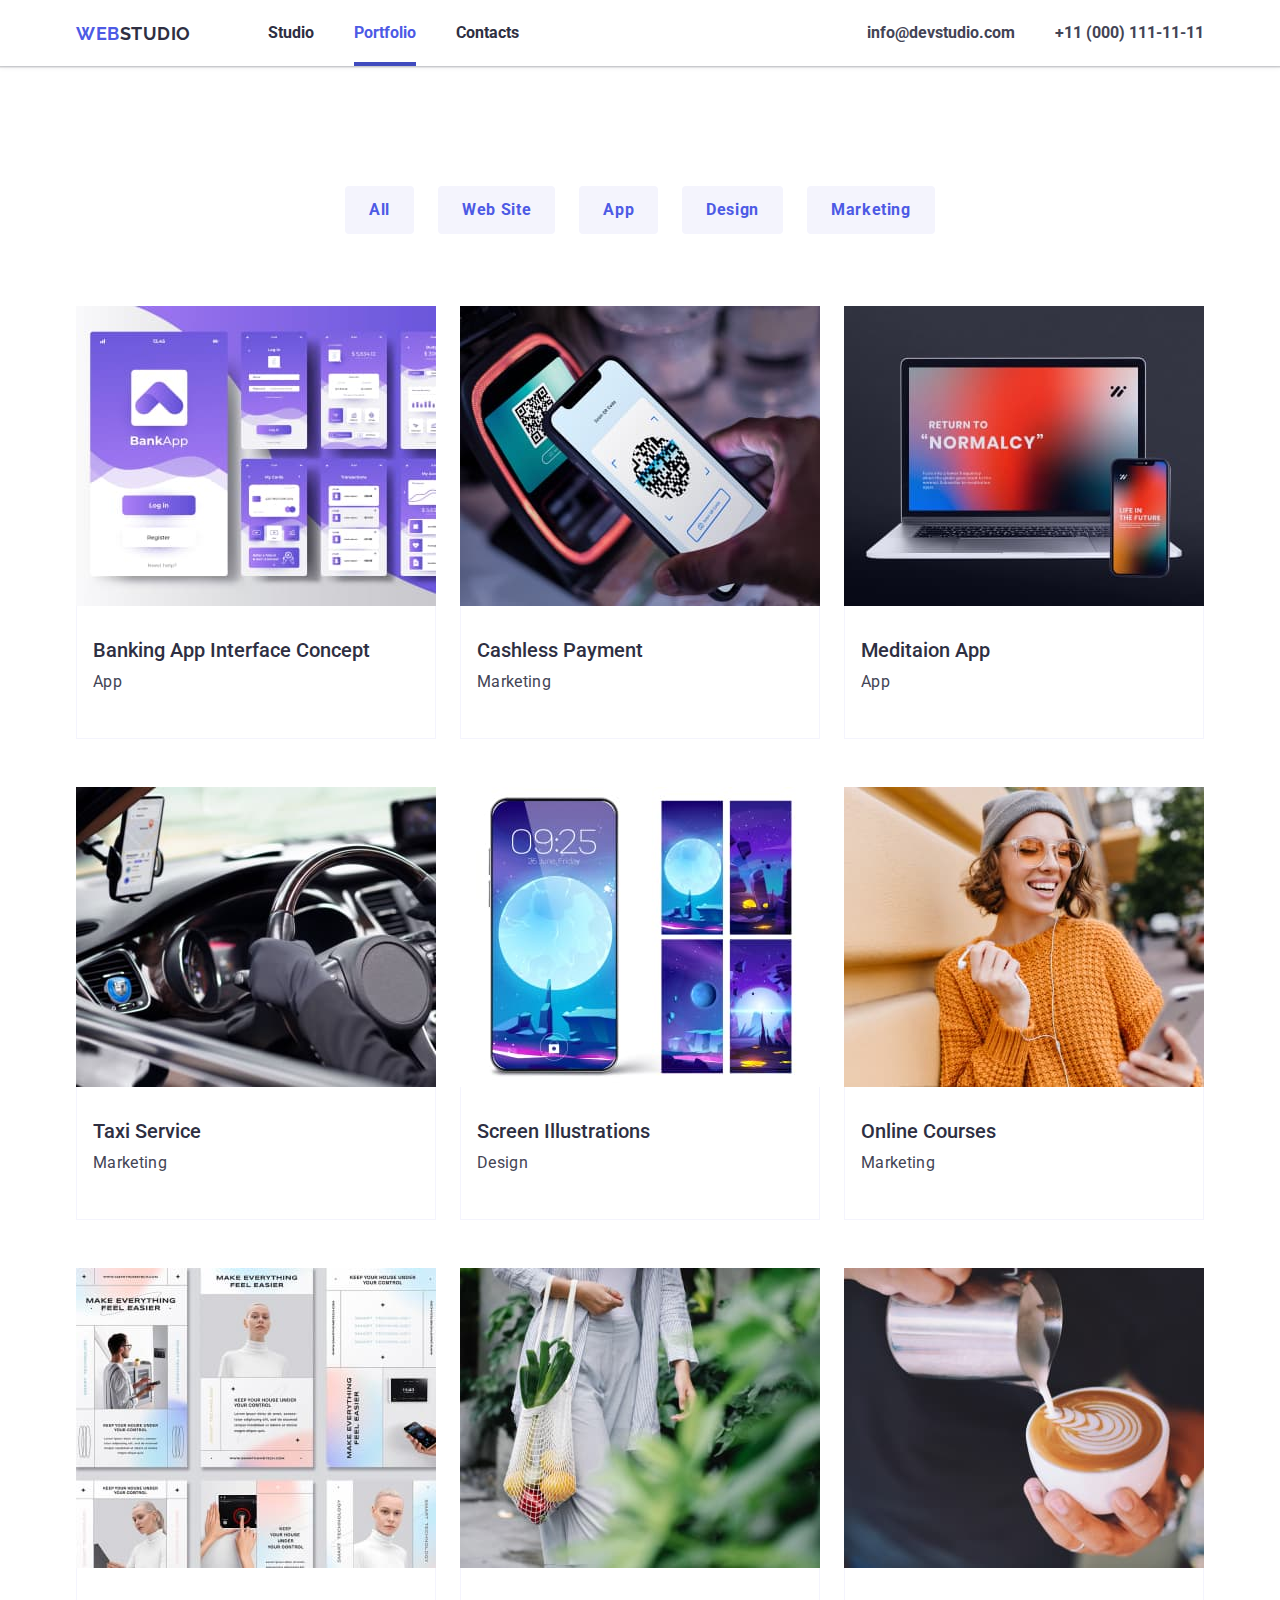
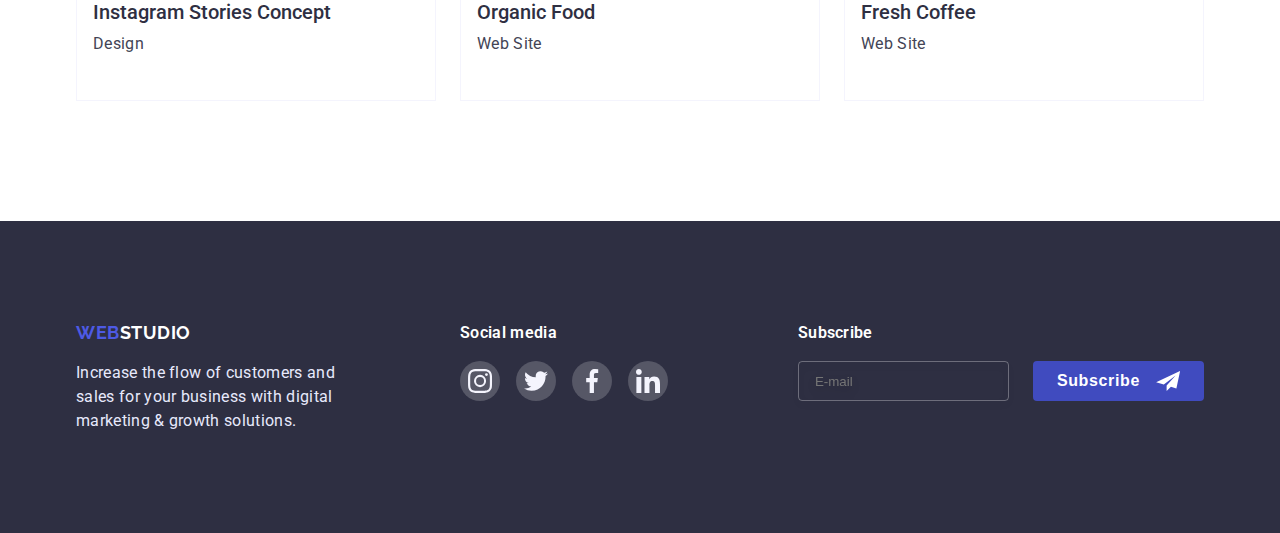
==== portfolio.html @ 431d5103 "hw6 begining" ====
<!DOCTYPE html>
<html lang="en">
  <head>
    <meta charset="UTF-8" />
    <meta http-equiv="X-UA-Compatible" content="IE=edge" />
    <meta name="viewport" content="width=device-width, initial-scale=1.0" />
    <title>portfolio</title>
    <link rel="preconnect" href="https://fonts.googleapis.com" />
    <link rel="preconnect" href="https://fonts.gstatic.com" crossorigin />
    <link
      href="https://fonts.googleapis.com/css2?family=Raleway:wght@700&family=Roboto:wght@400;500;700;900&display=swap"
      rel="stylesheet"
    />
    <link
      rel="stylesheet"
      href="https://cdnjs.cloudflare.com/ajax/libs/modern-normalize/1.1.0/modern-normalize.min.css"
      integrity="sha512-wpPYUAdjBVSE4KJnH1VR1HeZfpl1ub8YT/NKx4PuQ5NmX2tKuGu6U/JRp5y+Y8XG2tV+wKQpNHVUX03MfMFn9Q=="
      crossorigin="anonymous"
      referrerpolicy="no-referrer"
    />

    <link rel="stylesheet" href="./css/styles.css" />
  </head>

  <body>
    <header class="header">
      <div class="container header-info">
        <a href="./index.html" class="logo"
          ><span class="web">Web</span><span class="studio">Studio</span></a
        >

        <nav>
          <ul class="site-nav">
            <li class="item"><a href="./index.html" class="link">Studio</a></li>
            <li class="item">
              <a href="./portfolio.html" class="link-current">Portfolio</a>
            </li>
            <li class="item"><a href="" class="link">Contacts</a></li>
          </ul>
        </nav>

        <ul class="site-nav">
          <li class="item">
            <a href="mailto:info@devstudio.com" class="contact"
              >info@devstudio.com</a
            >
          </li>
          <li class="item">
            <a href="tel:+110001111111" class="contact">+11 (000) 111-11-11</a>
          </li>
        </ul>
      </div>
    </header>

    <main>
      <section class="section">
        <div class="container">
          <h1 class="visually-hidden">our works</h1>
          <ul class="filter">
            <li class="sort">
              <button type="button" class="button-secondary">All</button>
            </li>
            <li class="sort">
              <button type="button" class="button-secondary">Web Site</button>
            </li>
            <li class="sort">
              <button type="button" class="button-secondary">App</button>
            </li>
            <li class="sort">
              <button type="button" class="button-secondary">Design</button>
            </li>
            <li class="sort">
              <button type="button" class="button-secondary">Marketing</button>
            </li>
          </ul>

          <ul class="projects">
            <li class="project">
              <a class="project-image" href="">
               <div class="project-wrapper">
                 <img
                  src="./images/banking-app.jpg"
                  alt="banking-app"
                  width="360"
                />
                <div class="project-hiden">
                  <p class="project-hiden-text">
                    14 Stylish and User-Friendly App Design Concepts · Task
                    Manager App · Calorie Tracker App · Exotic Fruit Ecommerce
                    App · Cloud Storage App
                  </p>
                </div>
               </div>

                <div class="project-description">
                  <h2 class="section-subtitles">
                    Banking App Interface Concept
                  </h2>
                  <p class="primary-text">App</p>
                </div>


              </a>
            </li>
            <li class="project">
              <a class="project-image" href="">
                 <div class="project-wrapper">
                <img
                  src="./images/cashless-payment.jpg"
                  alt="cashless-payment"
                  width="360"/>
                
                <div class="project-hiden">
                  <p class="project-hiden-text">
                    14 Stylish and User-Friendly App Design Concepts · Task
                    Manager App · Calorie Tracker App · Exotic Fruit Ecommerce
                    App · Cloud Storage App
                  </p>
                </div> </div>
                <div class="project-description">
                  <h2 class="section-subtitles">Cashless Payment</h2>
                  <p class="primary-text">Marketing</p>
                </div>
              </a>
            </li>
            <li class="project">
             
              <a class="project-image" href="">
                  <div class="project-wrapper">
                <img
                  src="./images/meditaion-app.jpg"
                  alt="meditaion-app"
                  width="360"
                />
                <div class="project-hiden">
                  <p class="project-hiden-text">
                    14 Stylish and User-Friendly App Design Concepts · Task
                    Manager App · Calorie Tracker App · Exotic Fruit Ecommerce
                    App · Cloud Storage App
                  </p>
                </div></div>
                <div class="project-description">
                  <h2 class="section-subtitles">Meditaion App</h2>
                  <p class="primary-text">App</p>
                </div>
              </a>
            </li>
            <li class="project">
               
              <a class="project-image" href="">
                <div class="project-wrapper">
                <img
                  src="./images/taxi-service.jpg"
                  alt="Taxi Service"
                  width="360"
                />
                <div class="project-hiden">
                  <p class="project-hiden-text">
                    14 Stylish and User-Friendly App Design Concepts · Task
                    Manager App · Calorie Tracker App · Exotic Fruit Ecommerce
                    App · Cloud Storage App
                  </p>
                </div></div>
                <div class="project-description">
                  <h2 class="section-subtitles">Taxi Service</h2>
                  <p class="primary-text">Marketing</p>
                </div>
              </a>
            </li>
            <li class="project">
             
              <a class="project-image" href="">
                 <div class="project-wrapper">
                <img
                  src="./images/screen-illustrations.jpg"
                  alt="Screen Illustrations"
                  width="360"
                />

                <div class="project-hiden">
                  <p class="project-hiden-text">
                    14 Stylish and User-Friendly App Design Concepts · Task
                    Manager App · Calorie Tracker App · Exotic Fruit Ecommerce
                    App · Cloud Storage App
                  </p>
                </div></div>
                <div class="project-description">
                  <h2 class="section-subtitles">Screen Illustrations</h2>
                  <p class="primary-text">Design</p>
                </div>
              </a>
            </li>
            <li class="project">
            
              <a class="project-image" href="">
                  <div class="project-wrapper">
                <img
                  src="./images/online-courses.jpg"
                  alt="Online Courses"
                  width="360"
                />
                <div class="project-hiden">
                  <p class="project-hiden-text">
                    14 Stylish and User-Friendly App Design Concepts · Task
                    Manager App · Calorie Tracker App · Exotic Fruit Ecommerce
                    App · Cloud Storage App
                  </p>
                </div></div>
                <div class="project-description">
                  <h2 class="section-subtitles">Online Courses</h2>
                  <p class="primary-text">Marketing</p>
                </div>
              </a>
            </li>
            <li class="project">
               
              <a class="project-image" href="">
                <div class="project-wrapper">
                <img
                  src="./images/instagram-stories.jpg"
                  alt="Instagram Stories Concept"
                  width="360"
                />

                <div class="project-hiden">
                  <p class="project-hiden-text">
                    14 Stylish and User-Friendly App Design Concepts · Task
                    Manager App · Calorie Tracker App · Exotic Fruit Ecommerce
                    App · Cloud Storage App
                  </p>
                </div></div>
                <div class="project-description">
                  <h2 class="section-subtitles">Instagram Stories Concept</h2>
                  <p class="primary-text">Design</p>
                </div>
              </a>
            </li>
            <li class="project">
               
              <a class="project-image" href="">
                 <div class="project-wrapper">
                <img
                  src="./images/organic-food.jpg"
                  alt="Organic Food"
                  width="360"
                />
                <div class="project-hiden">
                  <p class="project-hiden-text">
                    14 Stylish and User-Friendly App Design Concepts · Task
                    Manager App · Calorie Tracker App · Exotic Fruit Ecommerce
                    App · Cloud Storage App
                  </p>
                </div></div>
                <div class="project-description">
                  <h2 class="section-subtitles">Organic Food</h2>
                  <p class="primary-text">Web Site</p>
                </div>
              </a>
            </li>
            <li class="project">
             
              <a class="project-image" href="">
                 <div class="project-wrapper">
                <img
                  src="./images/fresh-coffee.jpg"
                  alt="Fresh Coffee"
                  width="360"
                />
                <div class="project-hiden">
                  <p class="project-hiden-text">
                    14 Stylish and User-Friendly App Design Concepts · Task
                    Manager App · Calorie Tracker App · Exotic Fruit Ecommerce
                    App · Cloud Storage App
                  </p>
                </div></div>
                <div class="project-description">
                  <h2 class="section-subtitles">Fresh Coffee</h2>
                  <p class="primary-text">Web Site</p>
                </div>
              </a>
            </li>
          </ul>
        </div>
      </section>
    </main>

       <footer class="footer">
        <div class="container">
          <div class="footer-positioning">
            <div class="footer-logo">
              <a href="./index.html" class="logo"
                ><span class="web">Web</span
                ><span class="studio">Studio</span></a
              >
              <p class="footer-text">
                Increase the flow of customers and sales for your business with
                digital marketing & growth solutions.
              </p>
            </div>
            <div class="footer-media">
              <h3 class="footer-sosial-media">Social media</h3>

              <ul class="footer-icon-list">
                <li class="footer-icon-line">
                  <a class="footer-links" href="">
                    <svg class="footer-social-networks">
                      <use
                        class="icon-footer"
                        href="./images/forcleaning.svg#icon-cam2"
                      ></use>
                    </svg>
                  </a>
                </li>
                <li class="footer-icon-line">
                  <a class="footer-links" href=""
                    ><svg class="footer-social-networks">
                      <use
                        class="icon-footer"
                        href="./images/forcleaning.svg#icon-twiter2"
                      ></use>
                    </svg>
                  </a>
                </li>
                <li>
                  <a class="footer-links" href=""
                    ><svg class="footer-social-networks">
                      <use
                        class="icon-footer"
                        href="./images/forcleaning.svg#icon-facebook2"
                      ></use>
                    </svg>
                  </a>
                </li>
                <li>
                  <a class="footer-links" href="">
                    <svg class="footer-social-networks">
                      <use
                        class="icon-footer"
                        href="./images/forcleaning.svg#icon-instagram2"
                      ></use>
                    </svg>
                  </a>
                </li>
              </ul>
            </div>
            
             <form class="form-subscibe">
             <label>
              <h3 class="footer-sosial-media">Subscribe</h3>
                <div class="subscribe">       
                <input class="subscribe-email" type="email" name="email" placeholder="E-mail" />
             </label>
               <button type="submit" class="button-subscribe"> <p> Subscribe</p> 
                <svg class="button-icon">
                  <use  href="./images/icons.svg#icon-icon-send">

                  </use>
                </svg>
               </button>
               </div>

            </form>
          </div>
         
        </div>
         
      </footer>
  </body>
</html>
---- css/styles.css ----
/* колір основного тексту 434455*/
/* основний колір фону #E5E5E5 */

/* додатковий колір фону F4F4FD */

/* headlines #2E2F42 */
/* button text #4D5AE5 */
/* button background #E7E9FC */

:root {
  --primary-white-color: #ffffff;
  --Light-color: #f4f4fd;
  --Accent-color: #e7e9fc;
  --Success-color: #31d0aa;
  --Primary-Brand-color: #4d5ae5;
  --Subtle-Text-color: #8e8f99;
  --dark-color: #2e2f42;
  --primary-Text-color: #434455;
  --primary-button-color: #404bbf;
}

body {
  font-family: "Roboto", sans-serif;
  background-color: var(--primary-white-color);
  color: var(--primary-Text-color);
}

* {
  padding: 0;
  margin: 0;
  box-sizing: border-box;
}

/* прибрав точки в списку */

ul {
  list-style: none;
}

a {
  text-decoration: none;
  
}

.visually-hidden {
  position: absolute;
  width: 1px;
  height: 1px;
  margin: -1px;
  border: 0;
  padding: 0;

  white-space: nowrap;
  clip-path: inset(100%);
  clip: rect(0 0 0 0);
  overflow: hidden;
}

/* контейнер  */

.container {
  width: 1158px;
  padding-left: 15px;
  padding-right: 15px;
  margin-left: auto;
  margin-right: auto;
  /* більше нічого не додавати!!! */
}

/* шапка */
.header {
  box-shadow: 0px 2px 1px rgba(46, 47, 66, 0.08),
    0px 1px 1px rgba(46, 47, 66, 0.16), 0px 1px 6px rgba(46, 47, 66, 0.08);
}
.header-info {
  display: flex;
  align-items: center;
}

/* Логотип */

.logo {
  font-family: "Raleway", sans-serif;

  font-weight: 700;
  font-size: 18px;
  line-height: 1.3;
  letter-spacing: 0.03em;
  text-decoration: none;
  text-transform: uppercase;
  margin-right: 77px;
}
.primary-text {
  letter-spacing: 0.02em;
  font-size: 16px;
  line-height: 1.5;
  margin-bottom: 12px;
  }

  p.primary-text{
    color: var(--primary-Text-color);
  }
.web {
  color: var(--Primary-Brand-color);
}
.studio {
  color: var(--dark-color);
}

/* шапка з контактами */
.site-nav {
  display: flex;

  font-weight: 700;
  font-size: 16px;
  line-height: 1.15;
  margin-left: auto;
}

.item {
  position: relative;
}
.link-current::after {
  content: " ";
  position: absolute;
  left: 0;
  bottom: 0;
  display: block;
  width: 100%;
  height: 4px;
  background-color: var(--primary-button-color);
}

.site-nav .link {
  display: block;
  color: var(--dark-color);
  text-decoration: none;
  padding-top: 24px;
  padding-bottom: 24px;
 transition: color 250ms cubic-bezier(0.4, 0, 0.2, 1);  
}

.site-nav .link:hover,
.site-nav .link:focus {
  color: var(--Primary-Brand-color);
}

.site-nav .link-current {
  display: block;
  color: var(--Primary-Brand-color);
  text-decoration: none;
  padding-top: 24px;
  padding-bottom: 24px;
}
.site-nav .item + .item {
  margin-left: 40px;
}
.link-current::after {
}

.contact {
  color: var(--primary-Text-color);

  font-size: 16px;
  line-height: 1.15;
  text-decoration: none;
  transition: color 250ms cubic-bezier(0.4, 0, 0.2, 1); 
}
.contact:hover,
.contact:focus {
  color: var(--Primary-Brand-color);
}

.hero {
  background-color: var(--dark-color);
  background-image: linear-gradient(
      to right,
      rgba(46, 47, 66, 0.7),
      rgba(46, 47, 66, 0.7)
    ),
    url(../images/people-office.jpg);
  background-repeat: no-repeat;
  background-size: cover;
  max-width: 1440px;
  margin-left: auto;
  margin-right: auto;

  letter-spacing: 0.02em;
  text-align: center;
  padding: 192px 0;
}

.hero-title {
  max-width: 492px;

  color: var(--primary-white-color);

  font-weight: 500;
  font-size: 56px;
  line-height: 1.07;
  margin: 0 auto;
  margin-bottom: 48px;

  letter-spacing: 0.02em;
}

.section {
  padding-top: 120px;
  padding-bottom: 120px;
}

/* заголовки  */

.selection-title,
.section-subtitles {
  color: var(--dark-color);
}

.selection-title {
  margin-bottom: 72px;

  font-weight: 700;
  font-size: 36px;
  line-height: 1.11;
  text-align: center;

  text-transform: capitalize;
}

.section-subtitles {
  font-weight: 500;
  font-size: 20px;
  line-height: 1.2;
  margin-bottom: 8px;
}

.backdrop {
  position: fixed;
  top: 0;
  left: 0;
  width: 100%;
  height: 100%;
  background-color: rgba(46, 47, 66, 0.4);
   transition: opacity 250ms cubic-bezier(0.4, 0, 0.2, 1), box-shadow 250ms cubic-bezier(0.4, 0, 0.2, 1);
}

.backdrop.is-hidden{
  opacity: 0;
  pointer-events: none;

}
.modal {
  position: absolute;
  top: 50%;
  left: 50%;
  transform: translate(-50%, -50%);

  min-width: 410px;
  min-height: 575px;
  background-color: #fcfcfc;
  box-shadow: 0px 1px 1px rgba(0, 0, 0, 0.14), 0px 1px 3px rgba(0, 0, 0, 0.12),
    0px 2px 1px rgba(0, 0, 0, 0.2);
  border-radius: 4px;
 }

    .modal-title{
      color: var(--dark-color);
font-weight: 600;
font-size: 16px;
line-height: 1.5;

text-align: center;
letter-spacing: 0.02em;
margin-bottom: 14px;

    }
 .modal-form{
  display: flex;
  flex-direction: column;
  justify-content: space-between;
 
  margin: 72px 24px 0 24px;
 height: ;
 }
 .form-name{
 display: flex;
  flex-direction: column;
  margin-bottom: 4px;
}

.modal-form-list{
  position: relative;
 display: flex;
  flex-direction: column;
  margin-bottom: 8px;

}

 
.modal-form-icon{
position: absolute;
top: 50%;
left: 20px;
transform: translateY(-50%);
     width: 12px;
  height: 12px;
 }

 .modal-textarea{
  width: 360px;  
  height: 120px;
  resize: none;
  margin-bottom: 16px;
 }
 .checkbox{
font-size: 12px;
line-height: 1.35;

letter-spacing: 0.04em;

color: #757575;
margin-bottom: 24px;

}
/* ф'ючерси */

.futures {
  display: flex;
  padding-bottom: 0;
}

.futures-list {
  width: 264px;
  margin-right: 24px;
}
.futures-list:last-child {
  margin-right: 0;
}
.futures-list::before {
  display: block;
  content: "";
  height: 112px;
  background-size: contain;
  background-repeat: no-repeat;
  background-position: center;
  border-radius: 4px;
  background-color: var(--Light-color);
  margin-bottom: 8px;
  background-size: 60px;
}
.icon-antenna::before {
  background-image: url(../images/antenna.svg);
}

.icon-clock::before {
  background-image: url(../images/clock.svg);
}
.icon-diagram::before {
  background-image: url(../images/diagram.svg);
}

.icon-astronaut::before {
  background-image: url(../images/astronaut.svg);
}

/*роботи студії  */

.works {
  margin-right: 24px;
}
.works:last-child {
  margin-right: 0;
}

/* Our team */

.partner {
  background-color: var(--primary-white-color);
}

img {
  display: block;
}
.team {
  background-color: var(--Light-color);
}

.workers {
  display: flex;
  gap: 24px;
}
.worker-info {
  text-align: center;
  box-shadow: 0px 1px 6px rgba(46, 47, 66, 0.08),
    0px 1px 1px rgba(46, 47, 66, 0.16), 0px 2px 1px rgba(46, 47, 66, 0.08);
  border-radius: 0px 0px 4px 4px;
}
.worker-card {
  padding-top: 32px;
  padding-bottom: 32px;
  box-shadow: 0px 1px 6px rgba(46, 47, 66, 0.08),
    0px 1px 1px rgba(46, 47, 66, 0.16), 0px 2px 1px rgba(46, 47, 66, 0.08);
  border-radius: 0px 0px 4px 4px;
}
.workers-icons {
  display: flex;
  justify-content: center;
  gap: 24px;
}

.workers-social-networks {
  display: flex;
  width: 40px;
  height: 40px;

  border-radius: 50%;
  background-color: var(--Primary-Brand-color);
  text-align: center;
}

/* Кнопки */

.button-primary {
  border: none;
  border-radius: 4px;
  padding: 16px 32px;

  color: var(--primary-white-color);
  background-color: var(--Primary-Brand-color);

  font-weight: 700;
  font-size: 16px;
  line-height: 1.19;

  letter-spacing: 0.04em;
   transition: background-color 250ms cubic-bezier(0.4, 0, 0.2, 1), box-shadow 250ms cubic-bezier(0.4, 0, 0.2, 1);
   cursor: pointer;
}
.button-submit{
  align-self: center;
}

.button-primary:hover,
.button-primary:focus {
  background-color: var(--primary-button-color);
  box-shadow: 0px 4px 4px rgba(0, 0, 0, 0.15);
  border-radius: 4px;
}

.button-secondary {
  border-radius: 4px;
  padding: 12px 24px;
  border: 1px var(--Accent-color);
  color: var(--Primary-Brand-color);
  background-color: var(--Light-color);

  font-weight: 700;
  font-size: 16px;
  line-height: 1.5;

  letter-spacing: 0.04em;

  font-family: "Roboto";
  font-style: 400;
  cursor: pointer;
  

   transition: background-color 250ms cubic-bezier(0.4, 0, 0.2, 1), color 250ms cubic-bezier(0.4, 0, 0.2, 1), box-shadow 250ms cubic-bezier(0.4, 0, 0.2, 1);
}

.button-secondary:hover,
.button-secondary:focus {
  color: var(--primary-white-color);
  background-color: var(--Primary-Brand-color);
  box-shadow: 0px 1px 6px rgba(46, 47, 66, 0.08),
    0px 1px 1px rgba(46, 47, 66, 0.16), 0px 2px 1px rgba(46, 47, 66, 0.08);
}


.button-modal {
  display: flex;
  width: 24px;
  height: 24px;
  border-radius: 50%;

  position: fixed;

  top: 24px;
  right: 24px;
  background-color:  var(--Accent-color);
  border: 1px solid rgba(0, 0, 0, 0.1);
  
  cursor: pointer;

  justify-content: center;
  align-items: center;
}
.button-modal-icon{
  width: 8px;
  height: 8px;
}


.button-subscribe {
display: flex;
flex-direction: row;
justify-content: center;
align-items: center;
padding: 8px 24px;
gap: 16px;

color: var(--primary-white-color);
background-color: var(--primary-button-color);
border: var(--primary-button-color);
border-radius: 4px;
 

font-weight: 600;
font-size: 16px;
line-height: 1.5;
letter-spacing: 0.04em;

}
.button-icon{
  width: 24px;
  height: 20px;
}

.button-modal-submit{
 
}

/* Custumers */

.customers-list {
  display: flex;
  gap: 24px;
}

.customers-line {
  width: 168px;
  height: 88px;
}

.customers-link {
  display: flex;
  padding: 16px 32px;

  color: var(--Subtle-Text-color);
  border: 1px solid var(--Subtle-Text-color);
  border-radius: 4px;
  transition: border-color 250ms cubic-bezier(0.4, 0, 0.2, 1), color 250ms cubic-bezier(0.4, 0, 0.2, 1);
}

.customers-link:hover,
.customers-link:focus {
  color: var(--Primary-Brand-color);
  border-color: var(--Primary-Brand-color);
}

.customers-logo {
  fill: currentColor;
  width: 104px;
  height: 56px;
}

/* сторінка портфоліо  */

.filter {
  display: flex;
  justify-content: center;
  margin-bottom: 72px;
}

.sort {
  margin-right: 24px;
}
.sort:last-child {
  margin-right: 0;
}

.projects {
  display: flex;
  flex-wrap: wrap;
  gap: 48px 24px;
}


.project {
transition: box-shadow 250ms cubic-bezier(0.4, 0, 0.2, 1);
 
}
.project-image {
 display: block;
}


.project:hover,
.project:focus {
  
  box-shadow: 0px 1px 6px rgba(46, 47, 66, 0.08),
    0px 1px 1px rgba(46, 47, 66, 0.16), 0px 2px 1px rgba(46, 47, 66, 0.08);
}
.project-wrapper {
  position: relative;
  overflow: hidden;
}

/* виїздна картинка */

.project-hiden {
  position: absolute;
  top: 0;
  left: 0;
  width: 100%;
  height: 100%;
  background-color: var(--Primary-Brand-color);

  transform: translateY(100%);
  transition: transform 250ms cubic-bezier(0.4, 0, 0.2, 1);
}
.project:hover .project-hiden,
.project:focus .project-hiden {
  transform: translateY(0);
  
}

.project-hiden-text {
  font-size: 16px;
  line-height: 1.5;
  letter-spacing: 0.02em;

  color: var(--Light-color);

  padding-top: 40px;
  padding-right: 32px;
  padding-left: 32px;
}

.project-description {
  padding-left: 16px;
  padding-top: 32px;
  padding-bottom: 32px;
  border: 0.5px solid var(--Light-color);
  border-top: none;
 
}
.project-description.primary-text{
  color: var(--primary-Text-color);
}

/* footer */
.footer {
  padding-top: 100px;
  padding-bottom: 100px;
  color: var(--Accent-color);
  background-color: var(--dark-color);
}
.footer-positioning {
  display: flex;
  position:relative
}
.footer-logo {
  margin-right: 120px;
}

.footer .studio {
  color: var(--primary-white-color);
}
.footer-text {
  max-width: 264px;
  letter-spacing: 0.02em;
  font-size: 16px;
  line-height: 1.5;
  margin-top: 16px;
}

.footer-sosial-media {
  font-weight: 600;
  font-size: 16px;
  line-height: 1.5;
  letter-spacing: 0.02em;
  color: var(--primary-white-color);
  margin-bottom: 16px;
  
}

.footer-icon-list {
  display: flex;
  gap: 16px;
}

.footer-links {
  display: flex;
  width: 40px;
  height: 40px;

  background-color: rgba(255, 255, 255, 0.1);
  border-radius: 50%;
  justify-content: center;
  align-items: center;
  fill: currentColor;

  transition: background-color 250ms cubic-bezier(0.4, 0, 0.2, 1);
}
.footer-links:hover,
.footer-links:focus {
  background-color: var(--Success-color);
  cursor: pointer;
}
.footer-social-networks {
  width: 40px;
  height: 40px;
}



.form-subscibe {
  position: absolute;
  right: 0;  
  
}
.subscribe {
  display: flex;

}
.subscribe-email{
 
  color: var(--primary-white-color);
  padding: 8px 16px;
  margin-right: 24px;
  background-color: inherit;
  border: 1px solid rgba(255, 255, 255, 0.3);
  filter: drop-shadow(0px 4px 4px rgba(0, 0, 0, 0.15));
  border-radius: 4px;

}
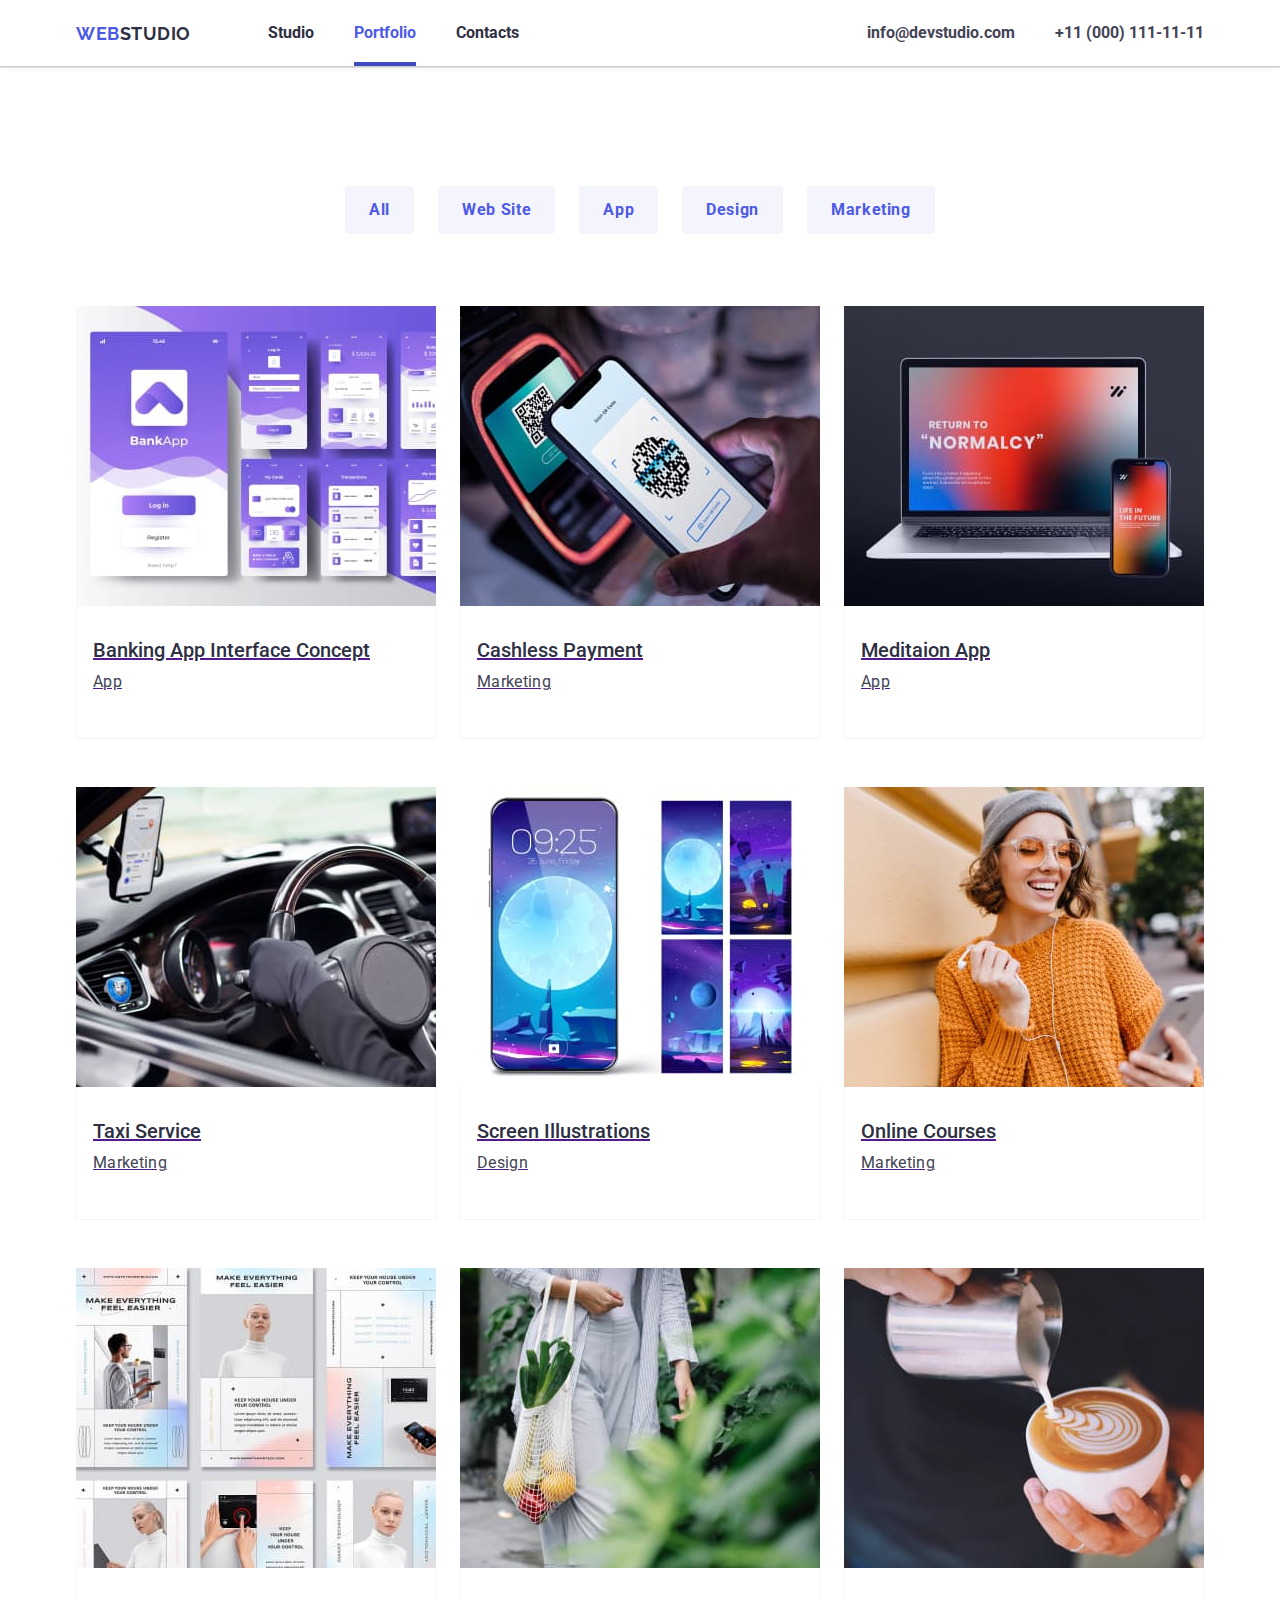
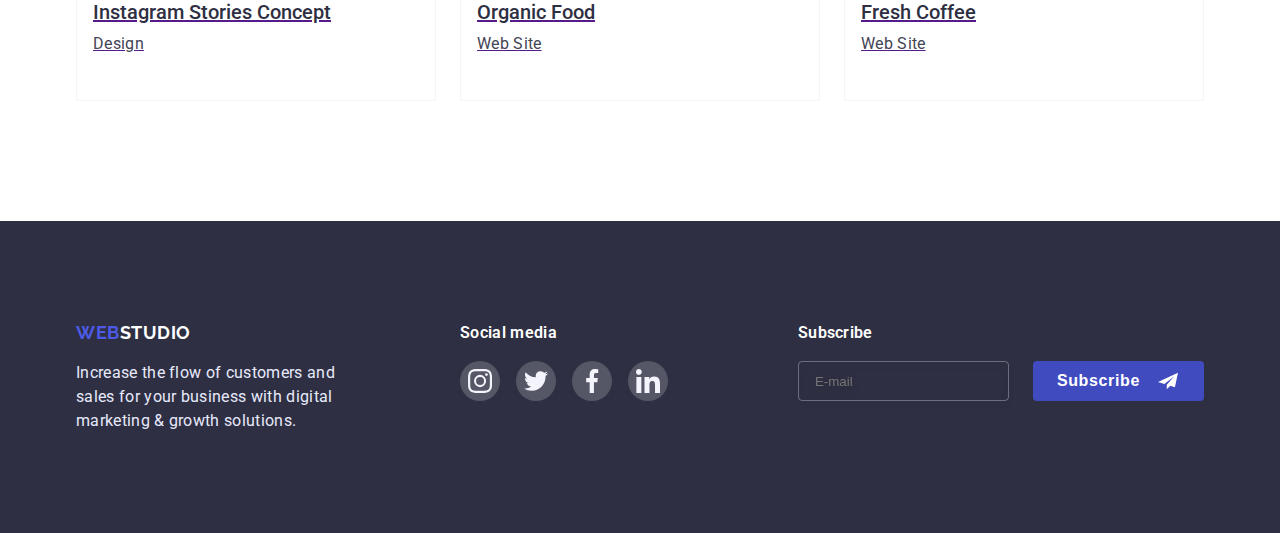
==== commit 000b3f48: "hw6 for attempt" ====
--- a/portfolio.html
+++ b/portfolio.html
@@ -284,7 +284,7 @@
       </section>
     </main>
 
-       <footer class="footer">
+         <footer class="footer">
         <div class="container">
           <div class="footer-positioning">
             <div class="footer-logo">
@@ -345,19 +345,19 @@
             </div>
             
              <form class="form-subscibe">
-             <label>
+          
               <h3 class="footer-sosial-media">Subscribe</h3>
                 <div class="subscribe">       
                 <input class="subscribe-email" type="email" name="email" placeholder="E-mail" />
-             </label>
-               <button type="submit" class="button-subscribe"> <p> Subscribe</p> 
+             
+               <button type="submit" class="button-subscribe"> <span> Subscribe</span> 
                 <svg class="button-icon">
-                  <use  href="./images/icons.svg#icon-icon-send">
+                  <use  href="./images/icons.svg#icon-subscribefooter">
 
                   </use>
                 </svg>
                </button>
-               </div>
+              </div>
 
             </form>
           </div>
--- a/css/styles.css
+++ b/css/styles.css
@@ -255,8 +255,8 @@
   left: 50%;
   transform: translate(-50%, -50%);
 
-  min-width: 410px;
-  min-height: 575px;
+  width: 410px;
+
   background-color: #fcfcfc;
   box-shadow: 0px 1px 1px rgba(0, 0, 0, 0.14), 0px 1px 3px rgba(0, 0, 0, 0.12),
     0px 2px 1px rgba(0, 0, 0, 0.2);
@@ -277,43 +277,81 @@
  .modal-form{
   display: flex;
   flex-direction: column;
-  justify-content: space-between;
- 
-  margin: 72px 24px 0 24px;
- height: ;
+  padding: 72px 24px 24px 24px;
+
  }
  .form-name{
- display: flex;
+    margin-bottom: 4px;
+   }
+
+.modal-form-list{
+   display: flex;
   flex-direction: column;
-  margin-bottom: 4px;
-}
-
-.modal-form-list{
   position: relative;
- display: flex;
-  flex-direction: column;
+  height: 40px;
   margin-bottom: 8px;
-
-}
-
+  }
+
+  
+.modal-input{
+ border: 1px solid rgba(33, 33, 33, 0.2);
+  border-radius: 4px;
+  padding: 10px 40px ;
+  transition: border-color 256ms cubic-bezier(0.4, 0, 0.2, 1);
+  
+}
  
 .modal-form-icon{
 position: absolute;
 top: 50%;
-left: 20px;
+left: 10px;
 transform: translateY(-50%);
-     width: 12px;
-  height: 12px;
+ width: 18px;
+  height: 24px;
  }
+ .modal-input:focus{
+  outline: none;
+  border-color: var(--primary-button-color);
+   }
+
+.modal-input:focus + .modal-form-icon{
+  transition: fill 256ms cubic-bezier(0.4, 0, 0.2, 1);
+   fill: var(--primary-button-color);
+}
 
  .modal-textarea{
-  width: 360px;  
+  display: flex;
+    flex-direction: column;
+  width: 360px;
   height: 120px;
   resize: none;
-  margin-bottom: 16px;
+  padding: 8px 16px;
+ margin-bottom: 16px;
+  border: 1px solid rgba(33, 33, 33, 0.2);
+border-radius: 4px;
+  transition: border-color 256ms cubic-bezier(0.4, 0, 0.2, 1);
+  }
+
+  .modal-textarea::placeholder{
+    color: rgba(117, 117, 117, 0.5);
+  }
+
+ .modal-textarea:focus{
+  outline: none;
+  border-color: var(--primary-button-color);
  }
- .checkbox{
-font-size: 12px;
+
+
+ .label-name{
+  font-size: 12px;
+line-height: 1.33;
+letter-spacing: 0.04em;
+color: var(--Subtle-Text-color);
+ }
+ .check{
+ 
+
+        font-size: 12px;
 line-height: 1.35;
 
 letter-spacing: 0.04em;
@@ -322,6 +360,43 @@
 margin-bottom: 24px;
 
 }
+
+.checkbox{
+}
+.checkbox-label{
+  display: flex;
+  align-items: center;
+  
+ 
+}
+
+.checkbox:checked + .checkbox-label::before{
+ 
+  background-image: url(../images/chekmodal.svg);
+  background-position: center;
+background-repeat: no-repeat;
+  background-size: contain;
+ 
+  border-color: var(--primary-button-color);
+  background-color: var(--primary-button-color);
+}
+.checkbox:focus + .checkbox-label::before{
+border-color: var(--primary-button-color);
+}
+        .checkbox-label::before{
+          display: block;
+          content: '';
+          width: 16px;
+          height: 16px;
+          border: 1.25px solid var(--dark-color);
+          border-radius: 2px;
+          cursor: pointer;
+          
+        }
+    .checkbox-label::before,a{
+     
+        text-decoration: underline;
+    }    
 /* ф'ючерси */
 
 .futures {
@@ -436,9 +511,7 @@
    transition: background-color 250ms cubic-bezier(0.4, 0, 0.2, 1), box-shadow 250ms cubic-bezier(0.4, 0, 0.2, 1);
    cursor: pointer;
 }
-.button-submit{
-  align-self: center;
-}
+
 
 .button-primary:hover,
 .button-primary:focus {
@@ -482,19 +555,29 @@
   width: 24px;
   height: 24px;
   border-radius: 50%;
-
-  position: fixed;
+  color: #000;
+  position: absolute;
 
   top: 24px;
   right: 24px;
+  
   background-color:  var(--Accent-color);
   border: 1px solid rgba(0, 0, 0, 0.1);
-  
+  color: var(--Light-color);
   cursor: pointer;
 
   justify-content: center;
   align-items: center;
-}
+  transition: background-color 256ms cubic-bezier(0.4, 0, 0.2, 1);
+  
+}
+.button-modal:focus, .button-modal:hover{ 
+  background-color: var(--primary-button-color);
+  transition: fill 256ms cubic-bezier(0.4, 0, 0.2, 1);
+ fill: currentColor;
+}
+ 
+
 .button-modal-icon{
   width: 8px;
   height: 8px;
@@ -527,7 +610,18 @@
 }
 
 .button-modal-submit{
- 
+ align-self: center;
+ color: var(--primary-white-color);
+ width: 169px;
+height: 56px;
+ background-color: var(--Primary-Brand-color);
+ box-shadow: 0px 4px 4px rgba(0, 0, 0, 0.15);
+border-radius: 4px;
+border: none;
+}
+.button-modal-submit:focus,.button-modal-submit:hover{
+background-color: var(--primary-button-color);
+outline: none;
 }
 
 /* Custumers */
